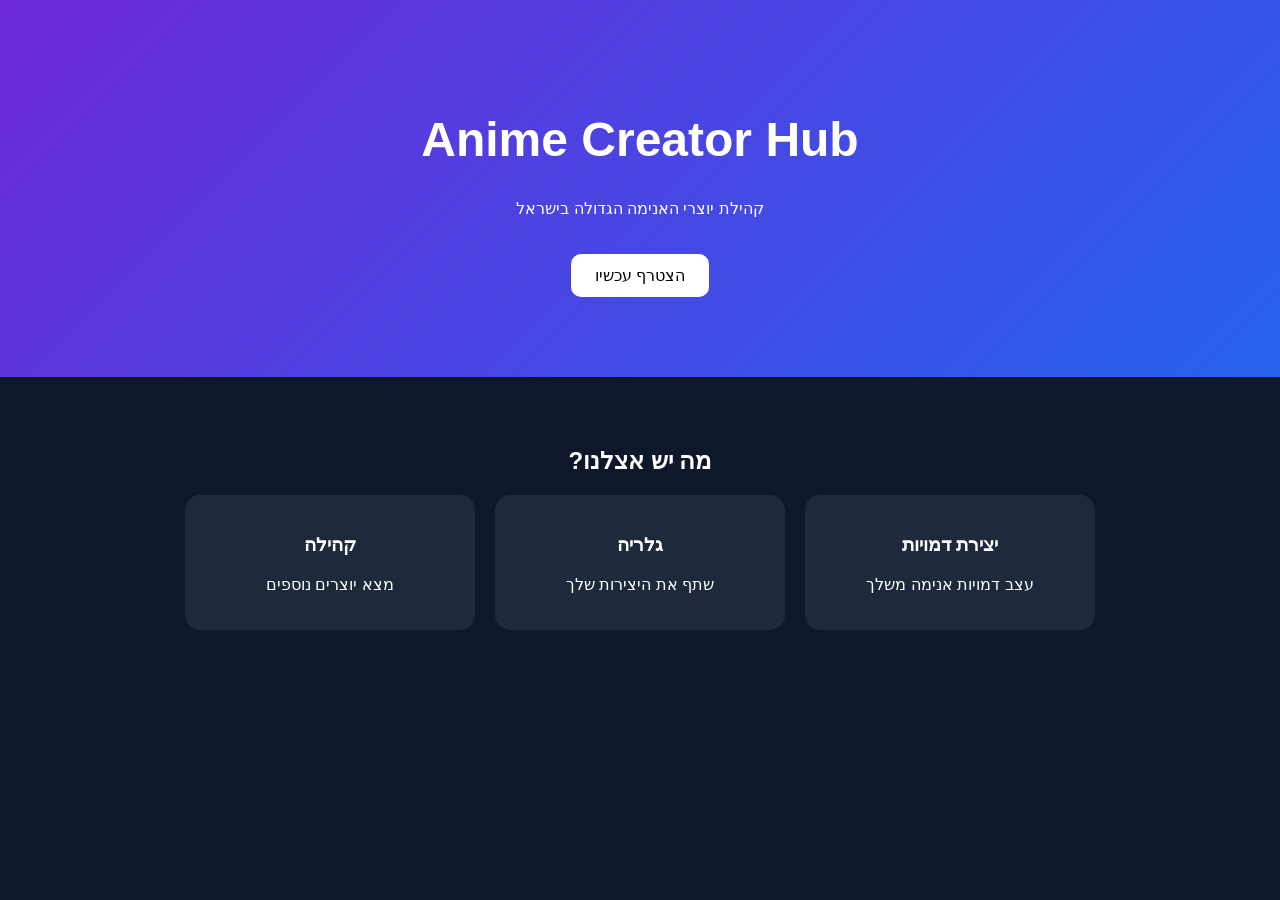
==== index.html @ 7c725d31 "Add initial HTML structure for Anime Creator Hub" ====
<!DOCTYPE html>
<html lang="he" dir="rtl">
<head>
    <meta charset="UTF-8">
    <meta name="viewport" content="width=device-width, initial-scale=1.0">
    <title>Anime Creator Hub</title>

    <style>
        body{
            margin:0;
            font-family:Arial, sans-serif;
            background:#0f172a;
            color:white;
        }

        header{
            text-align:center;
            padding:80px 20px;
            background:linear-gradient(135deg,#6d28d9,#2563eb);
        }

        h1{
            font-size:3rem;
        }

        .btn{
            display:inline-block;
            margin-top:20px;
            padding:12px 24px;
            background:white;
            color:black;
            text-decoration:none;
            border-radius:10px;
        }

        .section{
            padding:50px 20px;
            text-align:center;
        }

        .cards{
            display:flex;
            gap:20px;
            justify-content:center;
            flex-wrap:wrap;
        }

        .card{
            width:250px;
            background:#1e293b;
            padding:20px;
            border-radius:15px;
        }
    </style>
</head>

<body>

<header>
    <h1>Anime Creator Hub</h1>
    <p>קהילת יוצרי האנימה הגדולה בישראל</p>
    <a href="#" class="btn">הצטרף עכשיו</a>
</header>

<section class="section">
    <h2>מה יש אצלנו?</h2>

    <div class="cards">
        <div class="card">
            <h3>יצירת דמויות</h3>
            <p>עצב דמויות אנימה משלך</p>
        </div>

        <div class="card">
            <h3>גלריה</h3>
            <p>שתף את היצירות שלך</p>
        </div>

        <div class="card">
            <h3>קהילה</h3>
            <p>מצא יוצרים נוספים</p>
        </div>
    </div>
</section>

</body>
</html>
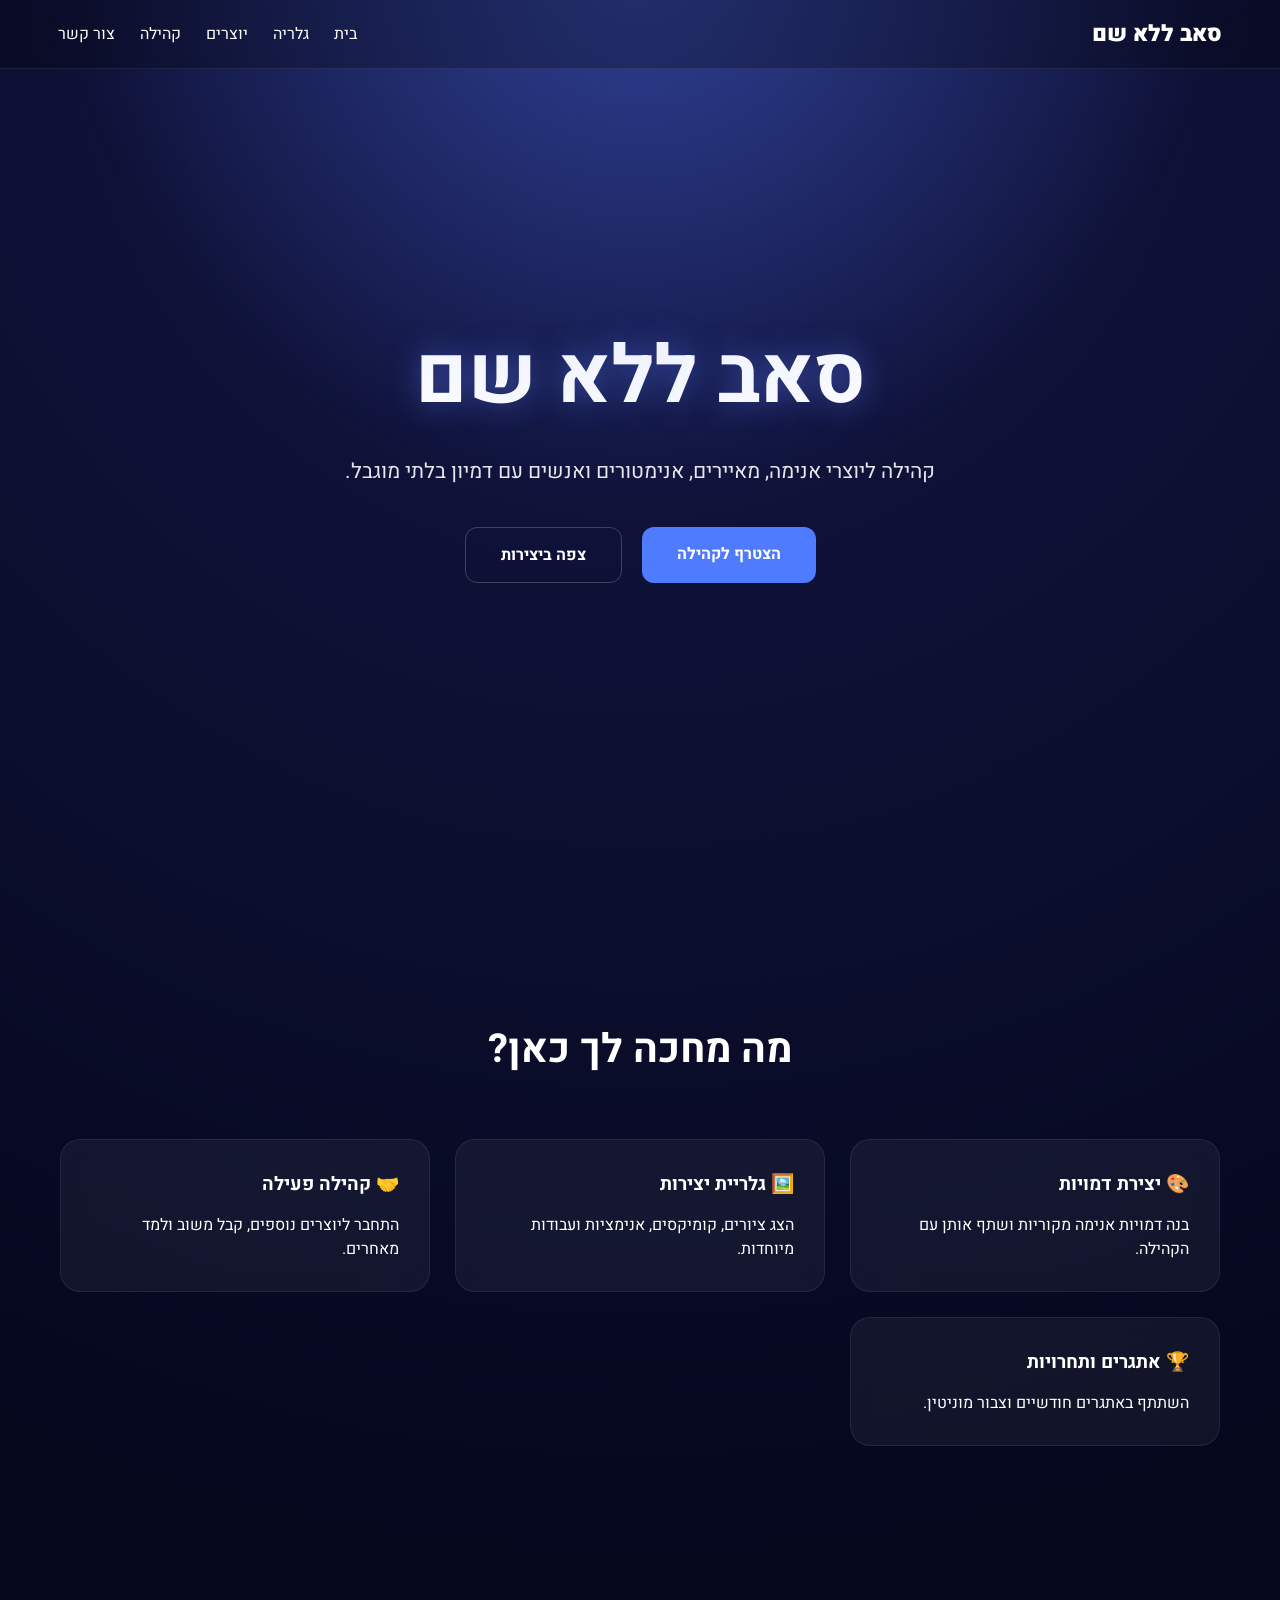
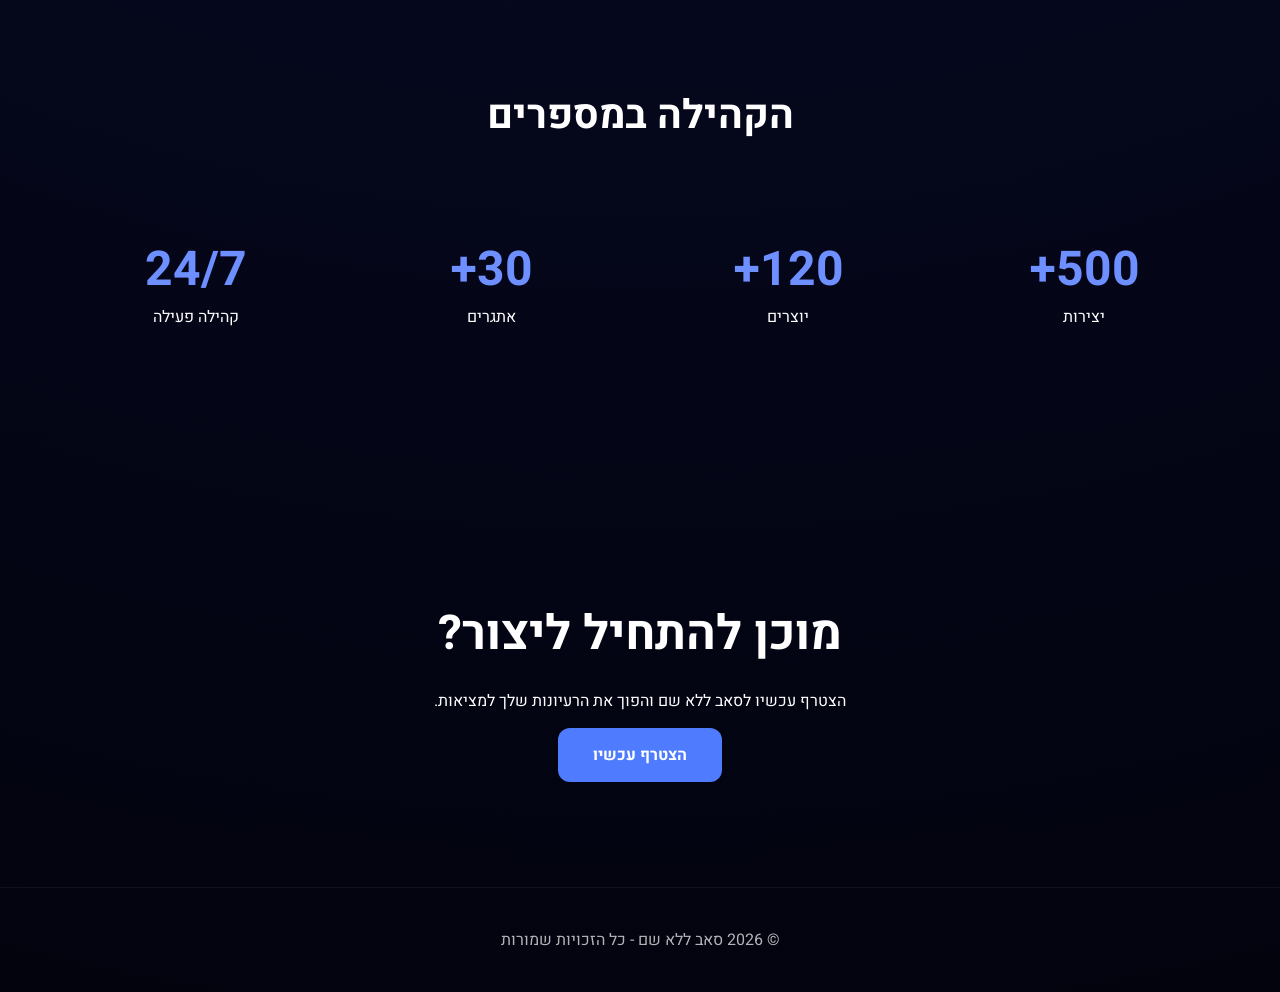
==== commit b4c0cffb: "Revamp index.html with new layout and styles" ====
--- a/index.html
+++ b/index.html
@@ -1,87 +1,367 @@
 <!DOCTYPE html>
 <html lang="he" dir="rtl">
 <head>
-    <meta charset="UTF-8">
-    <meta name="viewport" content="width=device-width, initial-scale=1.0">
-    <title>Anime Creator Hub</title>
-
-    <style>
-        body{
-            margin:0;
-            font-family:Arial, sans-serif;
-            background:#0f172a;
-            color:white;
-        }
-
-        header{
-            text-align:center;
-            padding:80px 20px;
-            background:linear-gradient(135deg,#6d28d9,#2563eb);
-        }
-
-        h1{
-            font-size:3rem;
-        }
-
-        .btn{
-            display:inline-block;
-            margin-top:20px;
-            padding:12px 24px;
-            background:white;
-            color:black;
-            text-decoration:none;
-            border-radius:10px;
-        }
-
-        .section{
-            padding:50px 20px;
-            text-align:center;
-        }
-
-        .cards{
-            display:flex;
-            gap:20px;
-            justify-content:center;
-            flex-wrap:wrap;
-        }
-
-        .card{
-            width:250px;
-            background:#1e293b;
-            padding:20px;
-            border-radius:15px;
-        }
-    </style>
+<meta charset="UTF-8">
+<meta name="viewport" content="width=device-width, initial-scale=1.0">
+
+<title>סאב ללא שם</title>
+
+<link href="https://fonts.googleapis.com/css2?family=Heebo:wght@300;400;500;700;900&display=swap" rel="stylesheet">
+
+<style>
+
+*{
+    margin:0;
+    padding:0;
+    box-sizing:border-box;
+}
+
+body{
+    font-family:'Heebo',sans-serif;
+    color:white;
+    overflow-x:hidden;
+
+    background:
+    radial-gradient(circle at top center,
+    #1b245f 0%,
+    #0f1238 20%,
+    #06081f 55%,
+    #02030d 100%);
+}
+
+/* רקע זוהר */
+
+body::before{
+    content:'';
+    position:fixed;
+    inset:0;
+    background:
+    radial-gradient(circle at 50% -10%,
+    rgba(90,120,255,.35),
+    transparent 50%);
+    pointer-events:none;
+    animation: glow 8s ease-in-out infinite;
+}
+
+@keyframes glow{
+    0%,100%{
+        opacity:.6;
+    }
+    50%{
+        opacity:1;
+    }
+}
+
+/* ניווט */
+
+nav{
+    position:fixed;
+    top:0;
+    width:100%;
+    backdrop-filter:blur(20px);
+    background:rgba(0,0,0,.25);
+    border-bottom:1px solid rgba(255,255,255,.08);
+    z-index:999;
+}
+
+.nav-container{
+    max-width:1200px;
+    margin:auto;
+    display:flex;
+    justify-content:space-between;
+    align-items:center;
+    padding:18px;
+}
+
+.logo{
+    font-size:1.4rem;
+    font-weight:900;
+}
+
+.menu{
+    display:flex;
+    gap:25px;
+}
+
+.menu a{
+    color:white;
+    text-decoration:none;
+    transition:.3s;
+}
+
+.menu a:hover{
+    color:#6d8fff;
+}
+
+/* Hero */
+
+.hero{
+    min-height:100vh;
+    display:flex;
+    justify-content:center;
+    align-items:center;
+    text-align:center;
+    padding:100px 20px;
+}
+
+.hero-content{
+    max-width:900px;
+}
+
+.hero h1{
+    font-size:5rem;
+    margin-bottom:20px;
+    text-shadow:0 0 30px rgba(100,130,255,.5);
+}
+
+.hero p{
+    font-size:1.3rem;
+    opacity:.9;
+    margin-bottom:40px;
+}
+
+.buttons{
+    display:flex;
+    justify-content:center;
+    gap:20px;
+    flex-wrap:wrap;
+}
+
+.btn{
+    padding:15px 35px;
+    border-radius:12px;
+    text-decoration:none;
+    transition:.3s;
+    font-weight:700;
+}
+
+.primary{
+    background:#4f7cff;
+    color:white;
+}
+
+.primary:hover{
+    transform:translateY(-4px);
+    box-shadow:0 10px 30px rgba(79,124,255,.4);
+}
+
+.secondary{
+    border:1px solid rgba(255,255,255,.2);
+    color:white;
+}
+
+.secondary:hover{
+    background:rgba(255,255,255,.08);
+}
+
+/* Sections */
+
+section{
+    max-width:1200px;
+    margin:auto;
+    padding:120px 20px;
+}
+
+.section-title{
+    text-align:center;
+    font-size:2.5rem;
+    margin-bottom:60px;
+}
+
+/* Cards */
+
+.cards{
+    display:grid;
+    grid-template-columns:repeat(auto-fit,minmax(280px,1fr));
+    gap:25px;
+}
+
+.card{
+    background:rgba(255,255,255,.05);
+    border:1px solid rgba(255,255,255,.08);
+    backdrop-filter:blur(10px);
+    padding:30px;
+    border-radius:20px;
+    transition:.35s;
+}
+
+.card:hover{
+    transform:translateY(-10px);
+    border-color:#4f7cff;
+}
+
+.card h3{
+    margin-bottom:15px;
+}
+
+/* Stats */
+
+.stats{
+    display:grid;
+    grid-template-columns:repeat(auto-fit,minmax(200px,1fr));
+    gap:25px;
+}
+
+.stat{
+    text-align:center;
+    padding:30px;
+}
+
+.stat h2{
+    font-size:3rem;
+    color:#6d8fff;
+}
+
+/* CTA */
+
+.cta{
+    text-align:center;
+    padding:120px 20px;
+}
+
+.cta h2{
+    font-size:3rem;
+    margin-bottom:20px;
+}
+
+footer{
+    border-top:1px solid rgba(255,255,255,.08);
+    text-align:center;
+    padding:40px;
+    opacity:.7;
+}
+
+/* אנימציית כניסה */
+
+.fade{
+    animation:fadeUp 1s ease;
+}
+
+@keyframes fadeUp{
+    from{
+        opacity:0;
+        transform:translateY(40px);
+    }
+
+    to{
+        opacity:1;
+        transform:translateY(0);
+    }
+}
+
+</style>
 </head>
 
 <body>
 
-<header>
-    <h1>Anime Creator Hub</h1>
-    <p>קהילת יוצרי האנימה הגדולה בישראל</p>
-    <a href="#" class="btn">הצטרף עכשיו</a>
-</header>
-
-<section class="section">
-    <h2>מה יש אצלנו?</h2>
-
-    <div class="cards">
-        <div class="card">
-            <h3>יצירת דמויות</h3>
-            <p>עצב דמויות אנימה משלך</p>
-        </div>
-
-        <div class="card">
-            <h3>גלריה</h3>
-            <p>שתף את היצירות שלך</p>
-        </div>
-
-        <div class="card">
-            <h3>קהילה</h3>
-            <p>מצא יוצרים נוספים</p>
-        </div>
+<nav>
+    <div class="nav-container">
+        <div class="logo">סאב ללא שם</div>
+
+        <div class="menu">
+            <a href="#">בית</a>
+            <a href="#">גלריה</a>
+            <a href="#">יוצרים</a>
+            <a href="#">קהילה</a>
+            <a href="#">צור קשר</a>
+        </div>
+    </div>
+</nav>
+
+<section class="hero">
+    <div class="hero-content fade">
+
+        <h1>סאב ללא שם</h1>
+
+        <p>
+            קהילה ליוצרי אנימה, מאיירים, אנימטורים ואנשים עם דמיון בלתי מוגבל.
+        </p>
+
+        <div class="buttons">
+            <a href="#" class="btn primary">הצטרף לקהילה</a>
+            <a href="#" class="btn secondary">צפה ביצירות</a>
+        </div>
+
     </div>
 </section>
 
+<section>
+
+    <h2 class="section-title">מה מחכה לך כאן?</h2>
+
+    <div class="cards">
+
+        <div class="card">
+            <h3>🎨 יצירת דמויות</h3>
+            <p>בנה דמויות אנימה מקוריות ושתף אותן עם הקהילה.</p>
+        </div>
+
+        <div class="card">
+            <h3>🖼️ גלריית יצירות</h3>
+            <p>הצג ציורים, קומיקסים, אנימציות ועבודות מיוחדות.</p>
+        </div>
+
+        <div class="card">
+            <h3>🤝 קהילה פעילה</h3>
+            <p>התחבר ליוצרים נוספים, קבל משוב ולמד מאחרים.</p>
+        </div>
+
+        <div class="card">
+            <h3>🏆 אתגרים ותחרויות</h3>
+            <p>השתתף באתגרים חודשיים וצבור מוניטין.</p>
+        </div>
+
+    </div>
+
+</section>
+
+<section>
+
+    <h2 class="section-title">הקהילה במספרים</h2>
+
+    <div class="stats">
+
+        <div class="stat">
+            <h2>500+</h2>
+            <p>יצירות</p>
+        </div>
+
+        <div class="stat">
+            <h2>120+</h2>
+            <p>יוצרים</p>
+        </div>
+
+        <div class="stat">
+            <h2>30+</h2>
+            <p>אתגרים</p>
+        </div>
+
+        <div class="stat">
+            <h2>24/7</h2>
+            <p>קהילה פעילה</p>
+        </div>
+
+    </div>
+
+</section>
+
+<section class="cta">
+
+    <h2>מוכן להתחיל ליצור?</h2>
+
+    <p style="margin-bottom:30px;">
+        הצטרף עכשיו לסאב ללא שם והפוך את הרעיונות שלך למציאות.
+    </p>
+
+    <a href="#" class="btn primary">
+        הצטרף עכשיו
+    </a>
+
+</section>
+
+<footer>
+    © 2026 סאב ללא שם - כל הזכויות שמורות
+</footer>
+
 </body>
 </html>
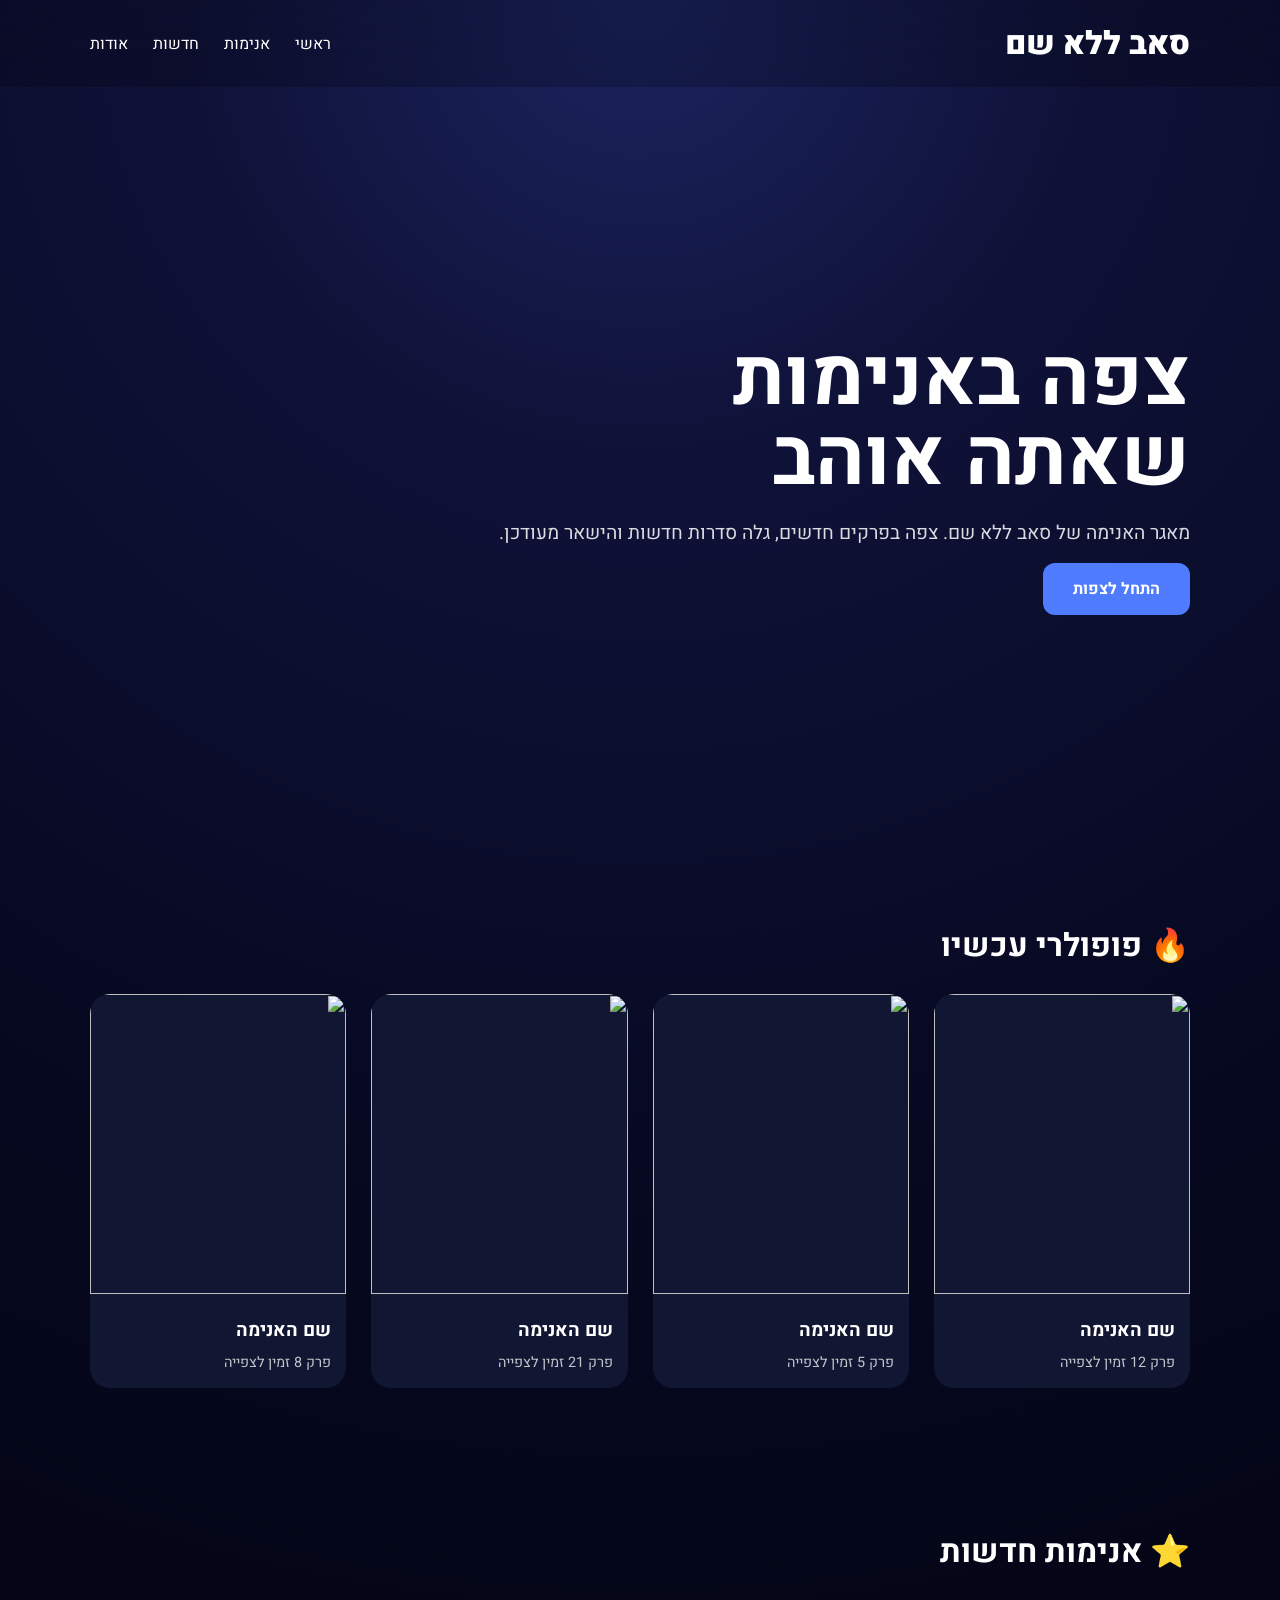
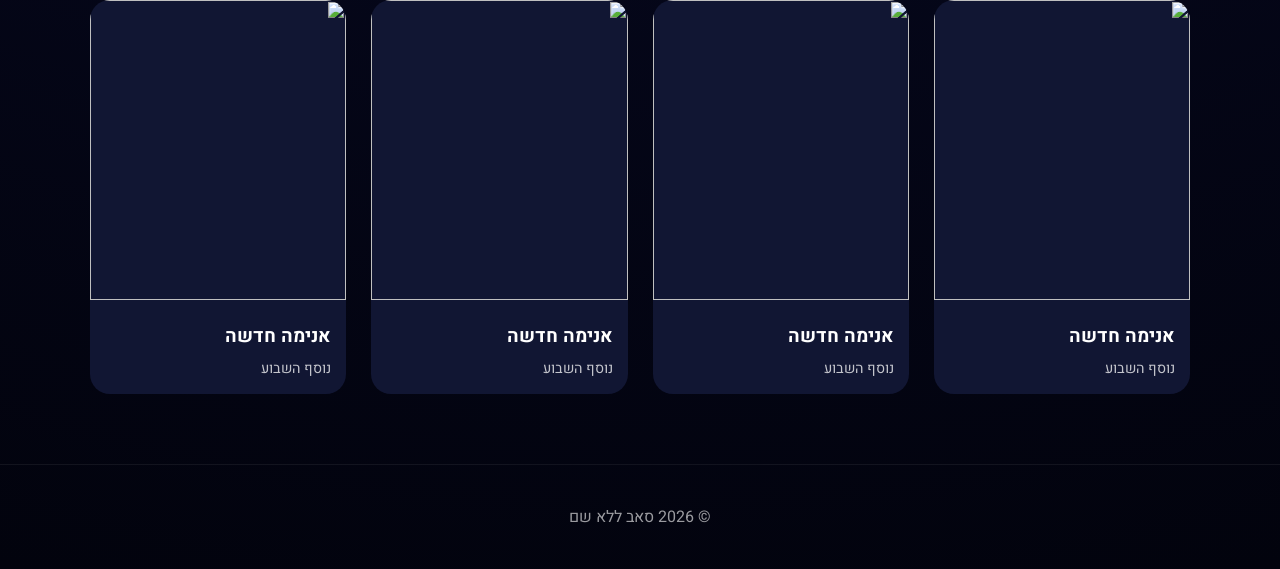
==== commit f97ed6d9: "Update index.html" ====
--- a/index.html
+++ b/index.html
@@ -11,242 +11,153 @@
 <style>
 
 *{
-    margin:0;
-    padding:0;
-    box-sizing:border-box;
+margin:0;
+padding:0;
+box-sizing:border-box;
+font-family:'Heebo',sans-serif;
 }
 
 body{
-    font-family:'Heebo',sans-serif;
-    color:white;
-    overflow-x:hidden;
-
-    background:
-    radial-gradient(circle at top center,
-    #1b245f 0%,
-    #0f1238 20%,
-    #06081f 55%,
-    #02030d 100%);
-}
-
-/* רקע זוהר */
-
-body::before{
-    content:'';
-    position:fixed;
-    inset:0;
-    background:
-    radial-gradient(circle at 50% -10%,
-    rgba(90,120,255,.35),
-    transparent 50%);
-    pointer-events:none;
-    animation: glow 8s ease-in-out infinite;
-}
-
-@keyframes glow{
-    0%,100%{
-        opacity:.6;
-    }
-    50%{
-        opacity:1;
-    }
-}
-
-/* ניווט */
+background:
+radial-gradient(circle at top center,
+#1b245f 0%,
+#0f1238 20%,
+#06081f 55%,
+#02030d 100%);
+color:white;
+min-height:100vh;
+}
 
 nav{
-    position:fixed;
-    top:0;
-    width:100%;
-    backdrop-filter:blur(20px);
-    background:rgba(0,0,0,.25);
-    border-bottom:1px solid rgba(255,255,255,.08);
-    z-index:999;
-}
-
-.nav-container{
-    max-width:1200px;
-    margin:auto;
-    display:flex;
-    justify-content:space-between;
-    align-items:center;
-    padding:18px;
+display:flex;
+justify-content:space-between;
+align-items:center;
+padding:20px 7%;
+position:sticky;
+top:0;
+backdrop-filter:blur(20px);
+background:rgba(0,0,0,.2);
+z-index:999;
 }
 
 .logo{
-    font-size:1.4rem;
-    font-weight:900;
-}
-
-.menu{
-    display:flex;
-    gap:25px;
-}
-
-.menu a{
-    color:white;
-    text-decoration:none;
-    transition:.3s;
-}
-
-.menu a:hover{
-    color:#6d8fff;
-}
-
-/* Hero */
+font-size:2rem;
+font-weight:900;
+}
+
+.nav-links{
+display:flex;
+gap:25px;
+}
+
+.nav-links a{
+color:white;
+text-decoration:none;
+transition:.3s;
+}
+
+.nav-links a:hover{
+color:#7ea0ff;
+}
 
 .hero{
-    min-height:100vh;
-    display:flex;
-    justify-content:center;
-    align-items:center;
-    text-align:center;
-    padding:100px 20px;
+height:85vh;
+display:flex;
+align-items:center;
+padding:0 7%;
 }
 
 .hero-content{
-    max-width:900px;
+max-width:700px;
 }
 
 .hero h1{
-    font-size:5rem;
-    margin-bottom:20px;
-    text-shadow:0 0 30px rgba(100,130,255,.5);
+font-size:5rem;
+margin-bottom:20px;
+line-height:1;
 }
 
 .hero p{
-    font-size:1.3rem;
-    opacity:.9;
-    margin-bottom:40px;
-}
-
-.buttons{
-    display:flex;
-    justify-content:center;
-    gap:20px;
-    flex-wrap:wrap;
+font-size:1.2rem;
+opacity:.85;
+margin-bottom:30px;
 }
 
 .btn{
-    padding:15px 35px;
-    border-radius:12px;
-    text-decoration:none;
-    transition:.3s;
-    font-weight:700;
-}
-
-.primary{
-    background:#4f7cff;
-    color:white;
-}
-
-.primary:hover{
-    transform:translateY(-4px);
-    box-shadow:0 10px 30px rgba(79,124,255,.4);
-}
-
-.secondary{
-    border:1px solid rgba(255,255,255,.2);
-    color:white;
-}
-
-.secondary:hover{
-    background:rgba(255,255,255,.08);
-}
-
-/* Sections */
+padding:14px 30px;
+border-radius:12px;
+border:none;
+cursor:pointer;
+font-size:1rem;
+font-weight:700;
+background:#4f7cff;
+color:white;
+text-decoration:none;
+transition:.3s;
+}
+
+.btn:hover{
+transform:translateY(-4px);
+box-shadow:0 0 25px rgba(79,124,255,.6);
+}
 
 section{
-    max-width:1200px;
-    margin:auto;
-    padding:120px 20px;
+padding:70px 7%;
 }
 
 .section-title{
-    text-align:center;
-    font-size:2.5rem;
-    margin-bottom:60px;
-}
-
-/* Cards */
-
-.cards{
-    display:grid;
-    grid-template-columns:repeat(auto-fit,minmax(280px,1fr));
-    gap:25px;
+font-size:2rem;
+margin-bottom:25px;
+}
+
+.anime-grid{
+display:grid;
+grid-template-columns:repeat(auto-fit,minmax(220px,1fr));
+gap:25px;
+}
+
+.card-link{
+text-decoration:none;
+color:white;
 }
 
 .card{
-    background:rgba(255,255,255,.05);
-    border:1px solid rgba(255,255,255,.08);
-    backdrop-filter:blur(10px);
-    padding:30px;
-    border-radius:20px;
-    transition:.35s;
+background:#111633;
+border-radius:20px;
+overflow:hidden;
+transition:.3s;
+cursor:pointer;
 }
 
 .card:hover{
-    transform:translateY(-10px);
-    border-color:#4f7cff;
+transform:translateY(-8px);
+box-shadow:0 0 25px rgba(79,124,255,.4);
+}
+
+.card img{
+width:100%;
+height:300px;
+object-fit:cover;
+}
+
+.card-content{
+padding:15px;
 }
 
 .card h3{
-    margin-bottom:15px;
-}
-
-/* Stats */
-
-.stats{
-    display:grid;
-    grid-template-columns:repeat(auto-fit,minmax(200px,1fr));
-    gap:25px;
-}
-
-.stat{
-    text-align:center;
-    padding:30px;
-}
-
-.stat h2{
-    font-size:3rem;
-    color:#6d8fff;
-}
-
-/* CTA */
-
-.cta{
-    text-align:center;
-    padding:120px 20px;
-}
-
-.cta h2{
-    font-size:3rem;
-    margin-bottom:20px;
+margin-bottom:8px;
+}
+
+.card p{
+opacity:.75;
+font-size:.9rem;
 }
 
 footer{
-    border-top:1px solid rgba(255,255,255,.08);
-    text-align:center;
-    padding:40px;
-    opacity:.7;
-}
-
-/* אנימציית כניסה */
-
-.fade{
-    animation:fadeUp 1s ease;
-}
-
-@keyframes fadeUp{
-    from{
-        opacity:0;
-        transform:translateY(40px);
-    }
-
-    to{
-        opacity:1;
-        transform:translateY(0);
-    }
+padding:40px;
+text-align:center;
+opacity:.6;
+border-top:1px solid rgba(255,255,255,.1);
 }
 
 </style>
@@ -255,112 +166,140 @@
 <body>
 
 <nav>
-    <div class="nav-container">
-        <div class="logo">סאב ללא שם</div>
-
-        <div class="menu">
-            <a href="#">בית</a>
-            <a href="#">גלריה</a>
-            <a href="#">יוצרים</a>
-            <a href="#">קהילה</a>
-            <a href="#">צור קשר</a>
-        </div>
-    </div>
+
+<div class="logo">סאב ללא שם</div>
+
+<div class="nav-links">
+<a href="index.html">ראשי</a>
+<a href="#">אנימות</a>
+<a href="#">חדשות</a>
+<a href="#">אודות</a>
+</div>
+
 </nav>
 
-<section class="hero">
-    <div class="hero-content fade">
-
-        <h1>סאב ללא שם</h1>
-
-        <p>
-            קהילה ליוצרי אנימה, מאיירים, אנימטורים ואנשים עם דמיון בלתי מוגבל.
-        </p>
-
-        <div class="buttons">
-            <a href="#" class="btn primary">הצטרף לקהילה</a>
-            <a href="#" class="btn secondary">צפה ביצירות</a>
-        </div>
-
-    </div>
+<header class="hero">
+
+<div class="hero-content">
+
+<h1>צפה באנימות שאתה אוהב</h1>
+
+<p>
+מאגר האנימה של סאב ללא שם.
+צפה בפרקים חדשים, גלה סדרות חדשות
+והישאר מעודכן.
+</p>
+
+<a href="#popular" class="btn">
+התחל לצפות
+</a>
+
+</div>
+
+</header>
+
+<section id="popular">
+
+<h2 class="section-title">🔥 פופולרי עכשיו</h2>
+
+<div class="anime-grid">
+
+<a href="anime.html" class="card-link">
+<div class="card">
+<img src="https://picsum.photos/400/600?1">
+<div class="card-content">
+<h3>שם האנימה</h3>
+<p>פרק 12 זמין לצפייה</p>
+</div>
+</div>
+</a>
+
+<a href="anime.html" class="card-link">
+<div class="card">
+<img src="https://picsum.photos/400/600?2">
+<div class="card-content">
+<h3>שם האנימה</h3>
+<p>פרק 5 זמין לצפייה</p>
+</div>
+</div>
+</a>
+
+<a href="anime.html" class="card-link">
+<div class="card">
+<img src="https://picsum.photos/400/600?3">
+<div class="card-content">
+<h3>שם האנימה</h3>
+<p>פרק 21 זמין לצפייה</p>
+</div>
+</div>
+</a>
+
+<a href="anime.html" class="card-link">
+<div class="card">
+<img src="https://picsum.photos/400/600?4">
+<div class="card-content">
+<h3>שם האנימה</h3>
+<p>פרק 8 זמין לצפייה</p>
+</div>
+</div>
+</a>
+
+</div>
+
 </section>
 
 <section>
 
-    <h2 class="section-title">מה מחכה לך כאן?</h2>
-
-    <div class="cards">
-
-        <div class="card">
-            <h3>🎨 יצירת דמויות</h3>
-            <p>בנה דמויות אנימה מקוריות ושתף אותן עם הקהילה.</p>
-        </div>
-
-        <div class="card">
-            <h3>🖼️ גלריית יצירות</h3>
-            <p>הצג ציורים, קומיקסים, אנימציות ועבודות מיוחדות.</p>
-        </div>
-
-        <div class="card">
-            <h3>🤝 קהילה פעילה</h3>
-            <p>התחבר ליוצרים נוספים, קבל משוב ולמד מאחרים.</p>
-        </div>
-
-        <div class="card">
-            <h3>🏆 אתגרים ותחרויות</h3>
-            <p>השתתף באתגרים חודשיים וצבור מוניטין.</p>
-        </div>
-
-    </div>
+<h2 class="section-title">⭐ אנימות חדשות</h2>
+
+<div class="anime-grid">
+
+<a href="anime.html" class="card-link">
+<div class="card">
+<img src="https://picsum.photos/400/600?5">
+<div class="card-content">
+<h3>אנימה חדשה</h3>
+<p>נוסף השבוע</p>
+</div>
+</div>
+</a>
+
+<a href="anime.html" class="card-link">
+<div class="card">
+<img src="https://picsum.photos/400/600?6">
+<div class="card-content">
+<h3>אנימה חדשה</h3>
+<p>נוסף השבוע</p>
+</div>
+</div>
+</a>
+
+<a href="anime.html" class="card-link">
+<div class="card">
+<img src="https://picsum.photos/400/600?7">
+<div class="card-content">
+<h3>אנימה חדשה</h3>
+<p>נוסף השבוע</p>
+</div>
+</div>
+</a>
+
+<a href="anime.html" class="card-link">
+<div class="card">
+<img src="https://picsum.photos/400/600?8">
+<div class="card-content">
+<h3>אנימה חדשה</h3>
+<p>נוסף השבוע</p>
+</div>
+</div>
+</a>
+
+</div>
 
 </section>
 
-<section>
-
-    <h2 class="section-title">הקהילה במספרים</h2>
-
-    <div class="stats">
-
-        <div class="stat">
-            <h2>500+</h2>
-            <p>יצירות</p>
-        </div>
-
-        <div class="stat">
-            <h2>120+</h2>
-            <p>יוצרים</p>
-        </div>
-
-        <div class="stat">
-            <h2>30+</h2>
-            <p>אתגרים</p>
-        </div>
-
-        <div class="stat">
-            <h2>24/7</h2>
-            <p>קהילה פעילה</p>
-        </div>
-
-    </div>
-
-</section>
-
-<section class="cta">
-
-    <h2>מוכן להתחיל ליצור?</h2>
-
-    <p style="margin-bottom:30px;">
-        הצטרף עכשיו לסאב ללא שם והפוך את הרעיונות שלך למציאות.
-    </p>
-
-    <a href="#" class="btn primary">
-        הצטרף עכשיו
-    </a>
-
-</section>
-
 <footer>
-    © 2026 סאב ללא שם - כל הזכויות שמורות
+© 2026 סאב ללא שם
 </footer>
 
 </body>
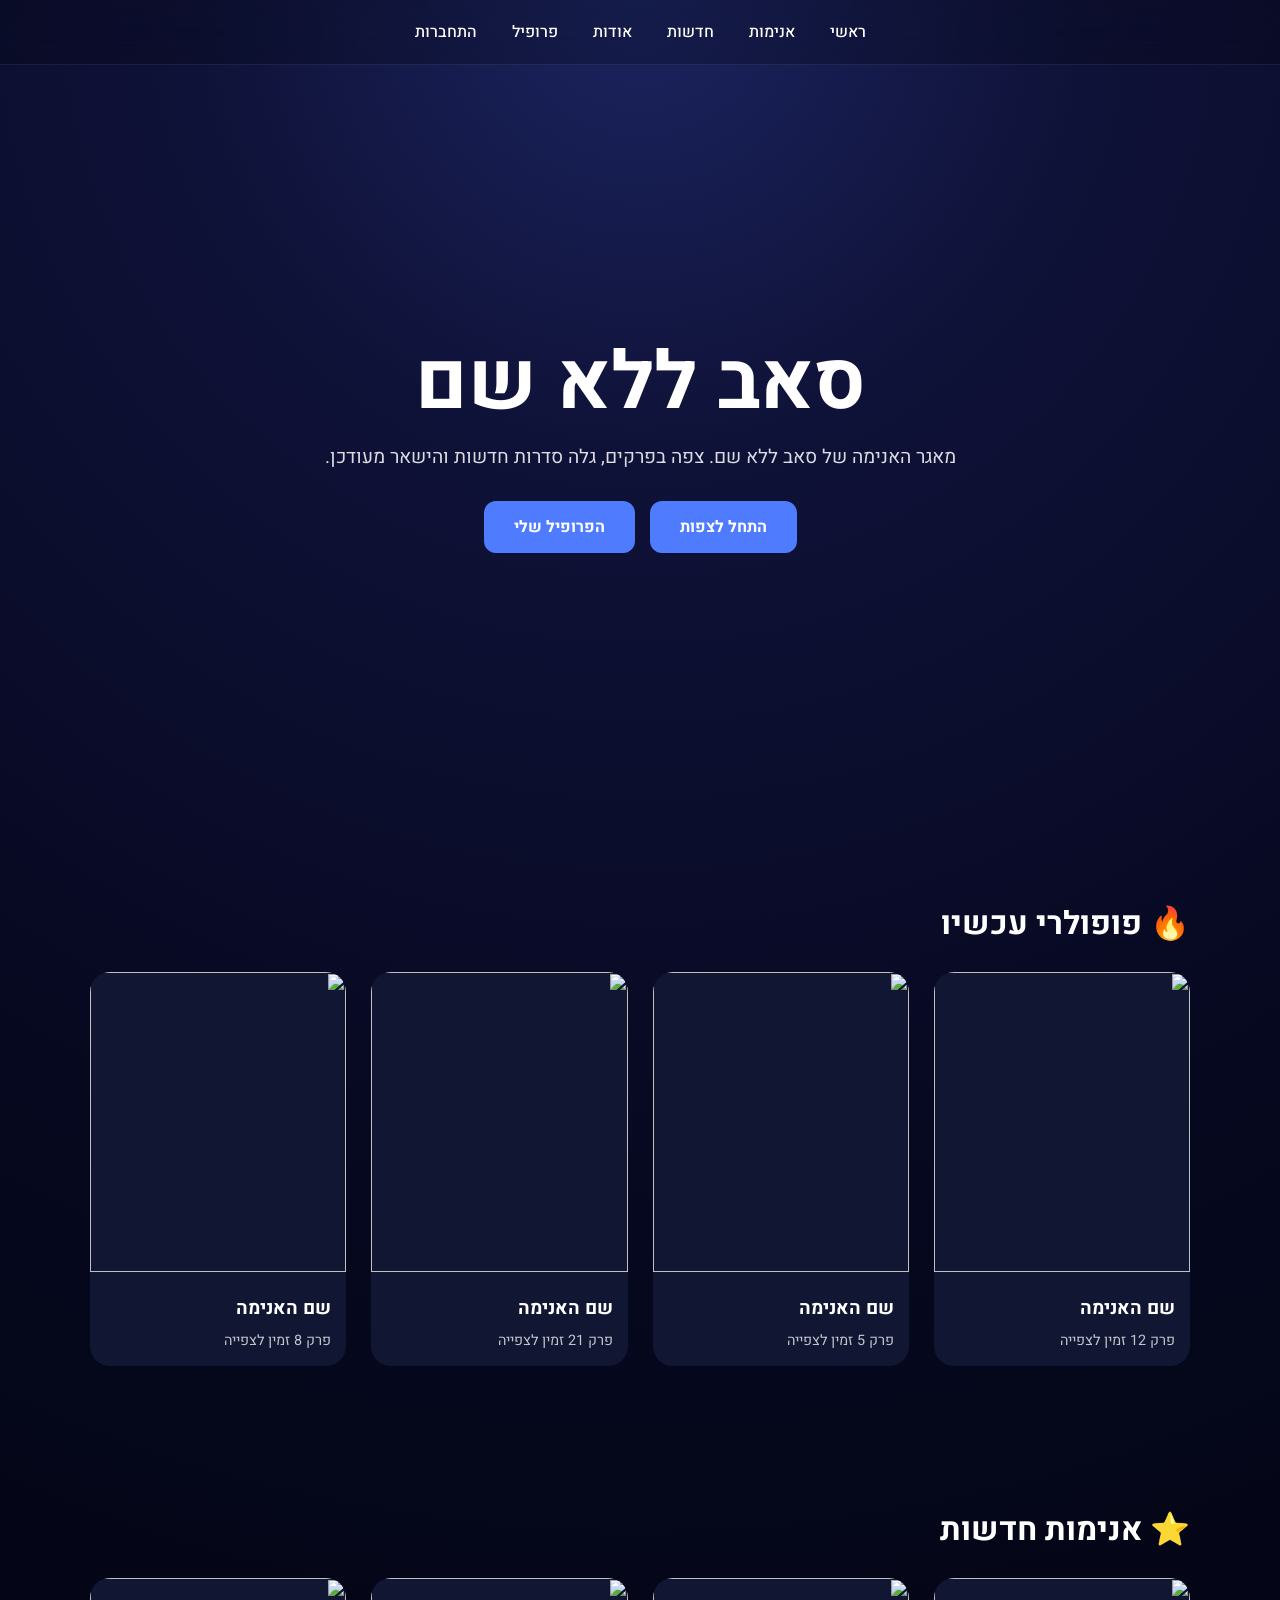
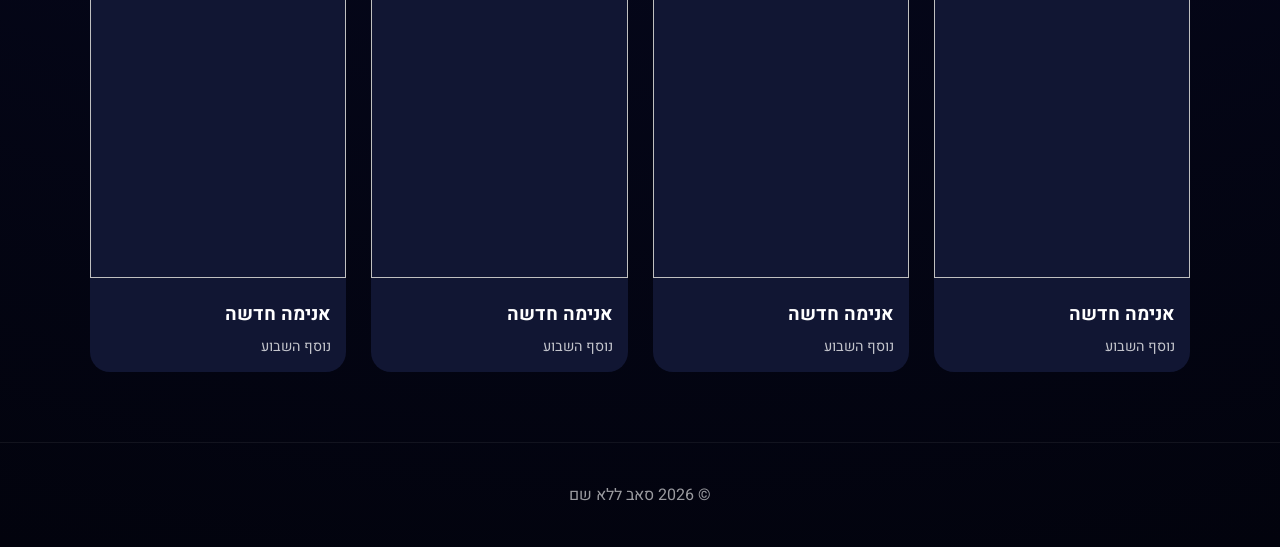
==== commit 71493e0b: "Update index.html" ====
--- a/index.html
+++ b/index.html
@@ -28,42 +28,46 @@
 min-height:100vh;
 }
 
+/* NAVBAR */
+
 nav{
 display:flex;
-justify-content:space-between;
+justify-content:center;
 align-items:center;
-padding:20px 7%;
+padding:20px;
 position:sticky;
 top:0;
 backdrop-filter:blur(20px);
 background:rgba(0,0,0,.2);
 z-index:999;
-}
-
-.logo{
-font-size:2rem;
-font-weight:900;
+border-bottom:1px solid rgba(255,255,255,.08);
 }
 
 .nav-links{
 display:flex;
-gap:25px;
+gap:35px;
+align-items:center;
 }
 
 .nav-links a{
 color:white;
 text-decoration:none;
 transition:.3s;
+font-weight:500;
 }
 
 .nav-links a:hover{
 color:#7ea0ff;
 }
+
+/* HERO */
 
 .hero{
 height:85vh;
 display:flex;
 align-items:center;
+justify-content:center;
+text-align:center;
 padding:0 7%;
 }
 
@@ -81,6 +85,13 @@
 font-size:1.2rem;
 opacity:.85;
 margin-bottom:30px;
+}
+
+.buttons{
+display:flex;
+justify-content:center;
+gap:15px;
+flex-wrap:wrap;
 }
 
 .btn{
@@ -101,6 +112,8 @@
 box-shadow:0 0 25px rgba(79,124,255,.6);
 }
 
+/* SECTIONS */
+
 section{
 padding:70px 7%;
 }
@@ -109,6 +122,8 @@
 font-size:2rem;
 margin-bottom:25px;
 }
+
+/* GRID */
 
 .anime-grid{
 display:grid;
@@ -153,6 +168,8 @@
 font-size:.9rem;
 }
 
+/* FOOTER */
+
 footer{
 padding:40px;
 text-align:center;
@@ -167,13 +184,13 @@
 
 <nav>
 
-<div class="logo">סאב ללא שם</div>
-
 <div class="nav-links">
 <a href="index.html">ראשי</a>
 <a href="#">אנימות</a>
 <a href="#">חדשות</a>
 <a href="#">אודות</a>
+<a href="profile.html">פרופיל</a>
+<a href="login.html">התחברות</a>
 </div>
 
 </nav>
@@ -182,17 +199,25 @@
 
 <div class="hero-content">
 
-<h1>צפה באנימות שאתה אוהב</h1>
+<h1>סאב ללא שם</h1>
 
 <p>
 מאגר האנימה של סאב ללא שם.
-צפה בפרקים חדשים, גלה סדרות חדשות
+צפה בפרקים, גלה סדרות חדשות
 והישאר מעודכן.
 </p>
 
+<div class="buttons">
+
 <a href="#popular" class="btn">
 התחל לצפות
 </a>
+
+<a href="profile.html" class="btn">
+הפרופיל שלי
+</a>
+
+</div>
 
 </div>
 
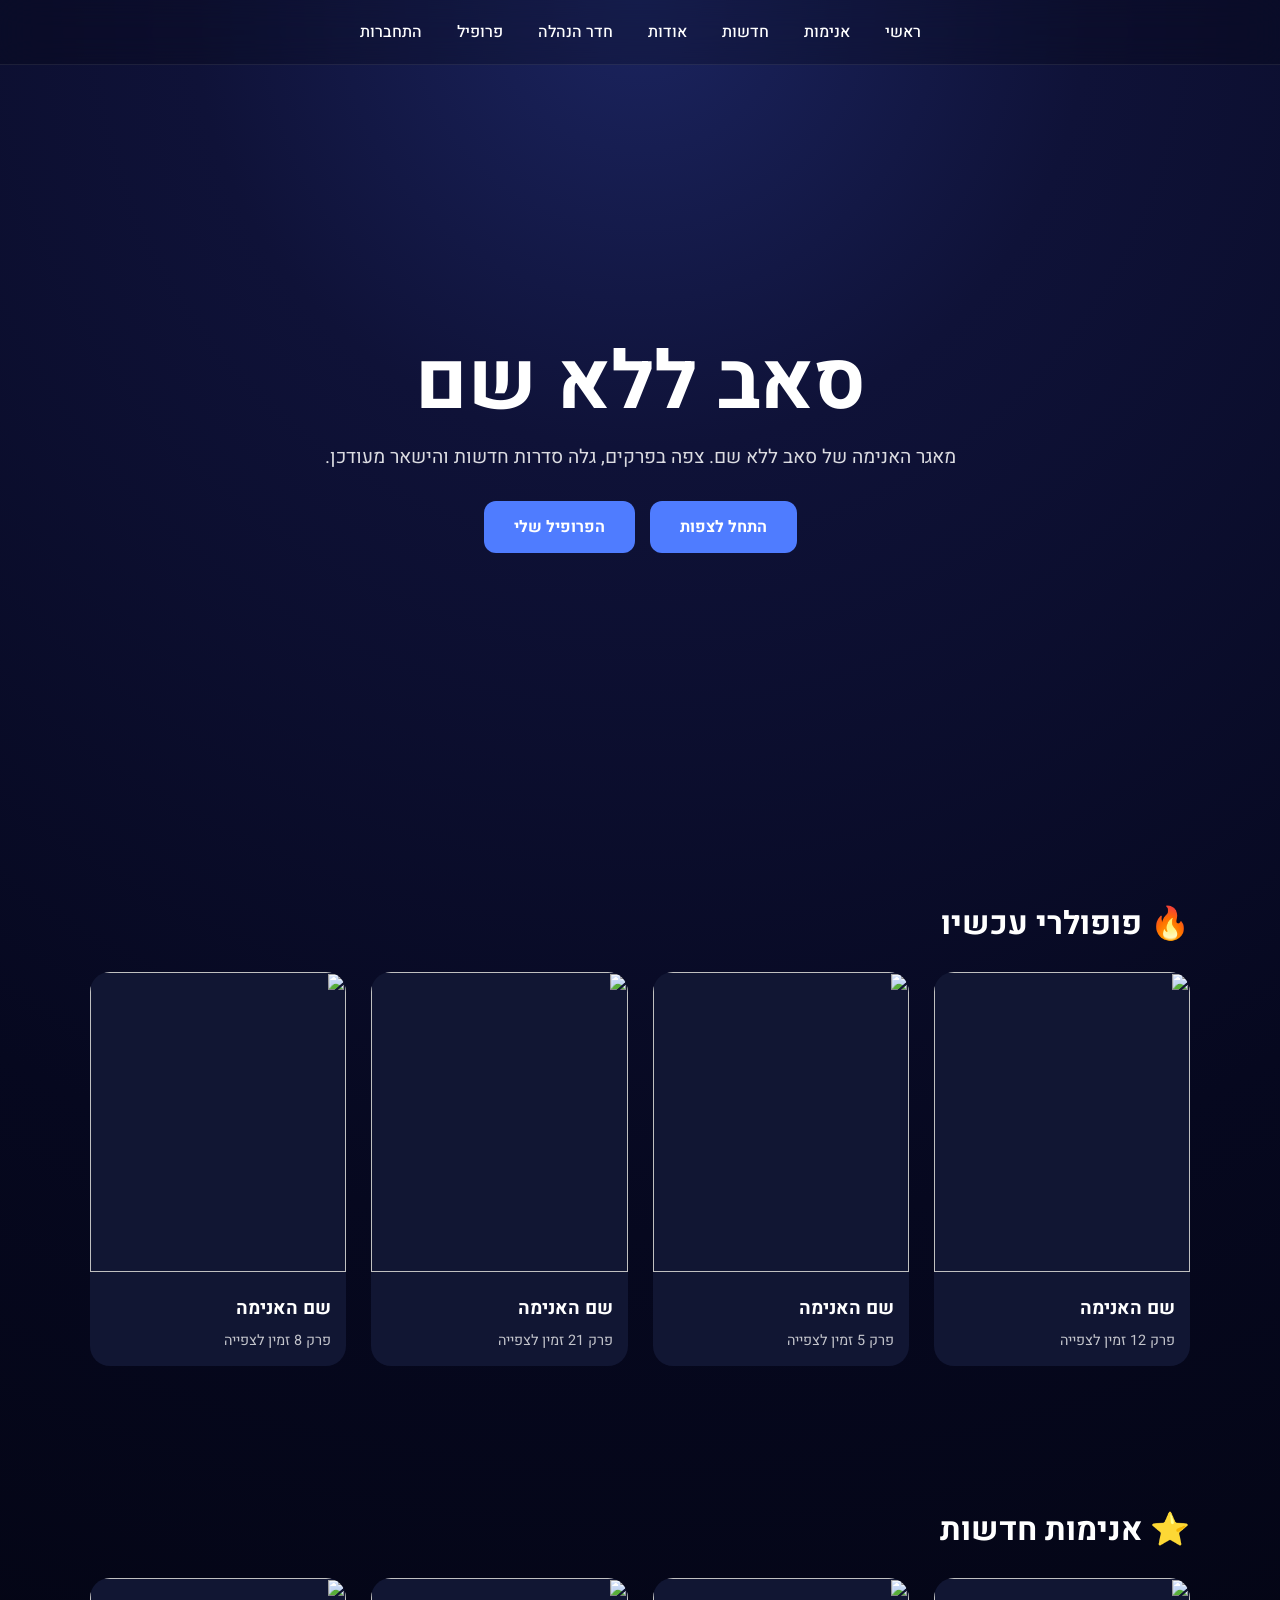
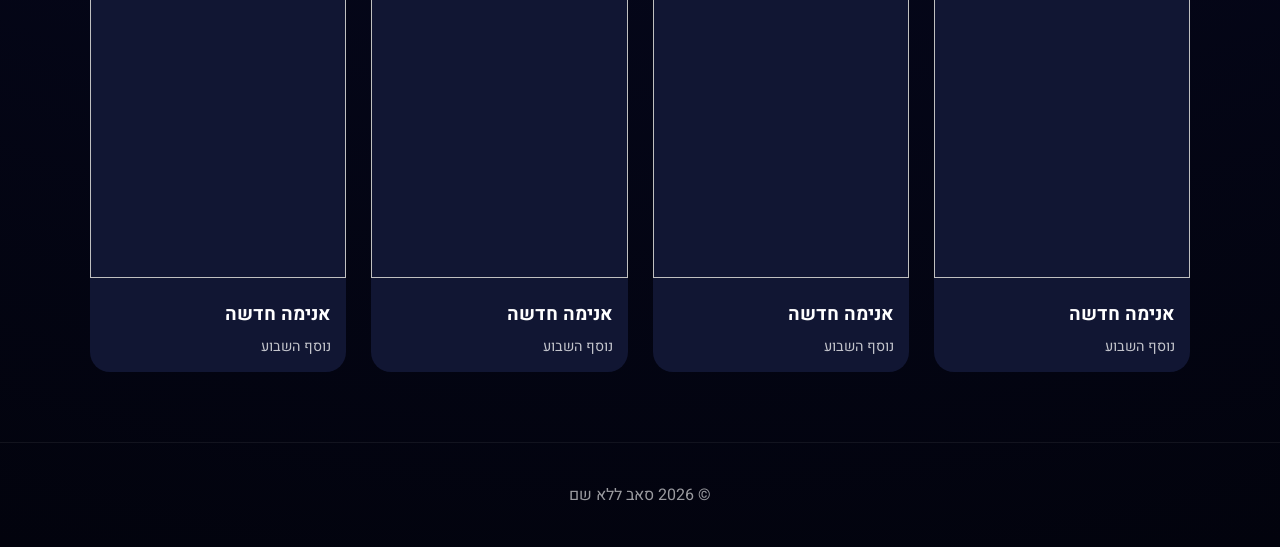
==== commit fb18405a: "Update index.html" ====
--- a/index.html
+++ b/index.html
@@ -189,6 +189,7 @@
 <a href="#">אנימות</a>
 <a href="#">חדשות</a>
 <a href="#">אודות</a>
+<a href="admin.html">חדר הנהלה</a>
 <a href="profile.html">פרופיל</a>
 <a href="login.html">התחברות</a>
 </div>
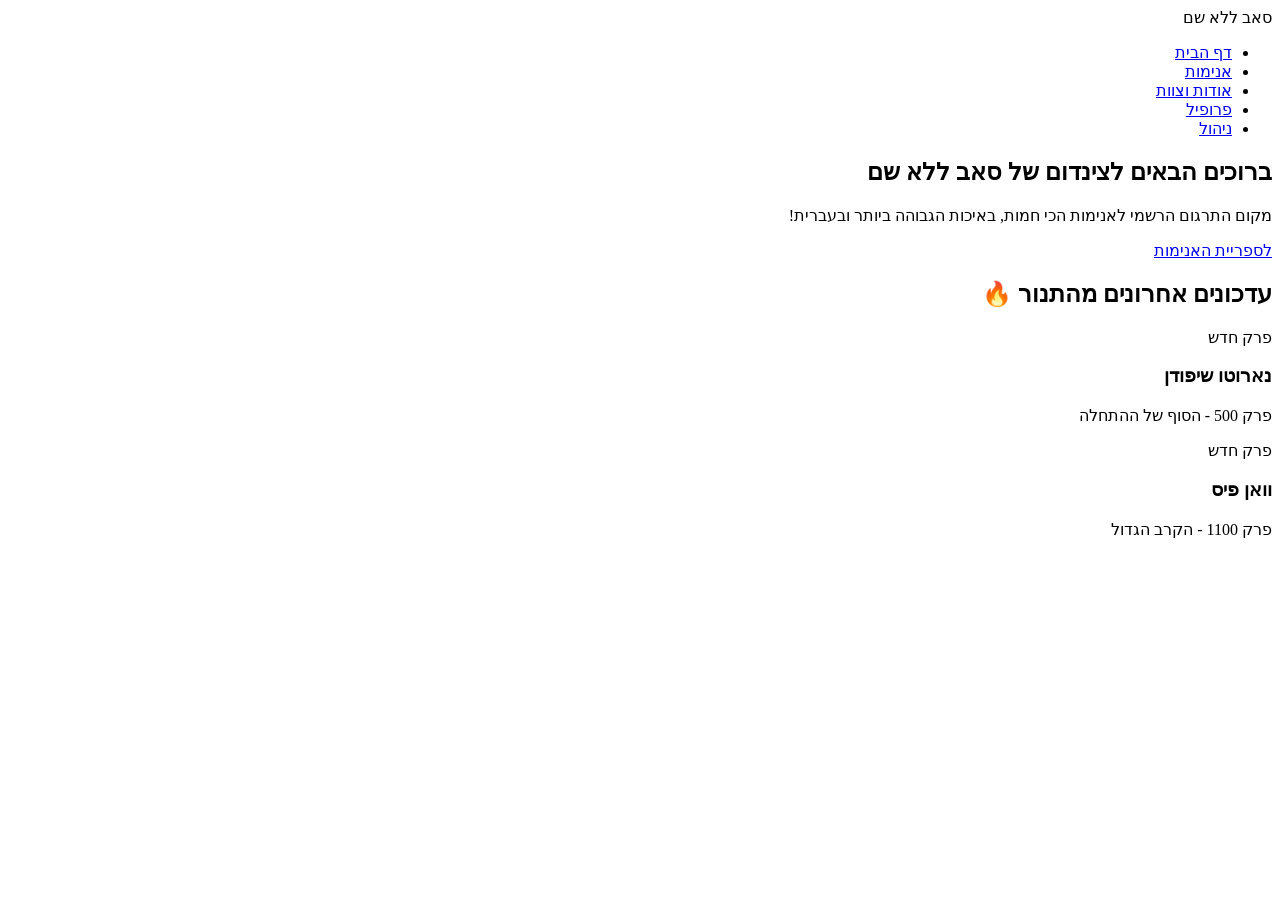
==== commit ffa5545e: "Update index.html" ====
--- a/index.html
+++ b/index.html
@@ -1,332 +1,51 @@
 <!DOCTYPE html>
 <html lang="he" dir="rtl">
 <head>
-<meta charset="UTF-8">
-<meta name="viewport" content="width=device-width, initial-scale=1.0">
-
-<title>סאב ללא שם</title>
-
-<link href="https://fonts.googleapis.com/css2?family=Heebo:wght@300;400;500;700;900&display=swap" rel="stylesheet">
-
-<style>
-
-*{
-margin:0;
-padding:0;
-box-sizing:border-box;
-font-family:'Heebo',sans-serif;
-}
-
-body{
-background:
-radial-gradient(circle at top center,
-#1b245f 0%,
-#0f1238 20%,
-#06081f 55%,
-#02030d 100%);
-color:white;
-min-height:100vh;
-}
-
-/* NAVBAR */
-
-nav{
-display:flex;
-justify-content:center;
-align-items:center;
-padding:20px;
-position:sticky;
-top:0;
-backdrop-filter:blur(20px);
-background:rgba(0,0,0,.2);
-z-index:999;
-border-bottom:1px solid rgba(255,255,255,.08);
-}
-
-.nav-links{
-display:flex;
-gap:35px;
-align-items:center;
-}
-
-.nav-links a{
-color:white;
-text-decoration:none;
-transition:.3s;
-font-weight:500;
-}
-
-.nav-links a:hover{
-color:#7ea0ff;
-}
-
-/* HERO */
-
-.hero{
-height:85vh;
-display:flex;
-align-items:center;
-justify-content:center;
-text-align:center;
-padding:0 7%;
-}
-
-.hero-content{
-max-width:700px;
-}
-
-.hero h1{
-font-size:5rem;
-margin-bottom:20px;
-line-height:1;
-}
-
-.hero p{
-font-size:1.2rem;
-opacity:.85;
-margin-bottom:30px;
-}
-
-.buttons{
-display:flex;
-justify-content:center;
-gap:15px;
-flex-wrap:wrap;
-}
-
-.btn{
-padding:14px 30px;
-border-radius:12px;
-border:none;
-cursor:pointer;
-font-size:1rem;
-font-weight:700;
-background:#4f7cff;
-color:white;
-text-decoration:none;
-transition:.3s;
-}
-
-.btn:hover{
-transform:translateY(-4px);
-box-shadow:0 0 25px rgba(79,124,255,.6);
-}
-
-/* SECTIONS */
-
-section{
-padding:70px 7%;
-}
-
-.section-title{
-font-size:2rem;
-margin-bottom:25px;
-}
-
-/* GRID */
-
-.anime-grid{
-display:grid;
-grid-template-columns:repeat(auto-fit,minmax(220px,1fr));
-gap:25px;
-}
-
-.card-link{
-text-decoration:none;
-color:white;
-}
-
-.card{
-background:#111633;
-border-radius:20px;
-overflow:hidden;
-transition:.3s;
-cursor:pointer;
-}
-
-.card:hover{
-transform:translateY(-8px);
-box-shadow:0 0 25px rgba(79,124,255,.4);
-}
-
-.card img{
-width:100%;
-height:300px;
-object-fit:cover;
-}
-
-.card-content{
-padding:15px;
-}
-
-.card h3{
-margin-bottom:8px;
-}
-
-.card p{
-opacity:.75;
-font-size:.9rem;
-}
-
-/* FOOTER */
-
-footer{
-padding:40px;
-text-align:center;
-opacity:.6;
-border-top:1px solid rgba(255,255,255,.1);
-}
-
-</style>
+    <meta charset="UTF-8">
+    <meta name="viewport" content="width=device-width, initial-scale=1.0">
+    <title>סאב ללא שם - דף הבית</title>
+    <link rel="stylesheet" href="style.css">
 </head>
-
 <body>
 
-<nav>
+    <header>
+        <div class="logo">סאב ללא שם</div>
+        <nav>
+            <ul>
+                <li><a href="index.html" class="active">דף הבית</a></li>
+                <li><a href="anime.html">אנימות</a></li>
+                <li><a href="about.html">אודות וצוות</a></li>
+                <li><a href="profile.html">פרופיל</a></li>
+                <li><a href="admin.html" class="admin-link">ניהול</a></li>
+            </ul>
+        </nav>
+    </header>
 
-<div class="nav-links">
-<a href="index.html">ראשי</a>
-<a href="#">אנימות</a>
-<a href="#">חדשות</a>
-<a href="#">אודות</a>
-<a href="admin.html">חדר הנהלה</a>
-<a href="profile.html">פרופיל</a>
-<a href="login.html">התחברות</a>
-</div>
+    <section class="hero">
+        <div class="hero-content">
+            <h1>ברוכים הבאים לצינדום של סאב ללא שם</h1>
+            <p>מקום התרגום הרשמי לאנימות הכי חמות, באיכות הגבוהה ביותר ובעברית!</p>
+            <a href="anime.html" class="btn">לספריית האנימות</a>
+        </div>
+    </section>
 
-</nav>
-
-<header class="hero">
-
-<div class="hero-content">
-
-<h1>סאב ללא שם</h1>
-
-<p>
-מאגר האנימה של סאב ללא שם.
-צפה בפרקים, גלה סדרות חדשות
-והישאר מעודכן.
-</p>
-
-<div class="buttons">
-
-<a href="#popular" class="btn">
-התחל לצפות
-</a>
-
-<a href="profile.html" class="btn">
-הפרופיל שלי
-</a>
-
-</div>
-
-</div>
-
-</header>
-
-<section id="popular">
-
-<h2 class="section-title">🔥 פופולרי עכשיו</h2>
-
-<div class="anime-grid">
-
-<a href="anime.html" class="card-link">
-<div class="card">
-<img src="https://picsum.photos/400/600?1">
-<div class="card-content">
-<h3>שם האנימה</h3>
-<p>פרק 12 זמין לצפייה</p>
-</div>
-</div>
-</a>
-
-<a href="anime.html" class="card-link">
-<div class="card">
-<img src="https://picsum.photos/400/600?2">
-<div class="card-content">
-<h3>שם האנימה</h3>
-<p>פרק 5 זמין לצפייה</p>
-</div>
-</div>
-</a>
-
-<a href="anime.html" class="card-link">
-<div class="card">
-<img src="https://picsum.photos/400/600?3">
-<div class="card-content">
-<h3>שם האנימה</h3>
-<p>פרק 21 זמין לצפייה</p>
-</div>
-</div>
-</a>
-
-<a href="anime.html" class="card-link">
-<div class="card">
-<img src="https://picsum.photos/400/600?4">
-<div class="card-content">
-<h3>שם האנימה</h3>
-<p>פרק 8 זמין לצפייה</p>
-</div>
-</div>
-</a>
-
-</div>
-
-</section>
-
-<section>
-
-<h2 class="section-title">⭐ אנימות חדשות</h2>
-
-<div class="anime-grid">
-
-<a href="anime.html" class="card-link">
-<div class="card">
-<img src="https://picsum.photos/400/600?5">
-<div class="card-content">
-<h3>אנימה חדשה</h3>
-<p>נוסף השבוע</p>
-</div>
-</div>
-</a>
-
-<a href="anime.html" class="card-link">
-<div class="card">
-<img src="https://picsum.photos/400/600?6">
-<div class="card-content">
-<h3>אנימה חדשה</h3>
-<p>נוסף השבוע</p>
-</div>
-</div>
-</a>
-
-<a href="anime.html" class="card-link">
-<div class="card">
-<img src="https://picsum.photos/400/600?7">
-<div class="card-content">
-<h3>אנימה חדשה</h3>
-<p>נוסף השבוע</p>
-</div>
-</div>
-</a>
-
-<a href="anime.html" class="card-link">
-<div class="card">
-<img src="https://picsum.photos/400/600?8">
-<div class="card-content">
-<h3>אנימה חדשה</h3>
-<p>נוסף השבוע</p>
-</div>
-</div>
-</a>
-
-</div>
-
-</section>
-
-<footer>
-© 2026 סאב ללא שם
-</footer>
+    <main>
+        <section class="updates-section">
+            <h2>עדכונים אחרונים מהתנור 🔥</h2>
+            <div class="updates-grid">
+                <div class="update-card">
+                    <div class="badge">פרק חדש</div>
+                    <h3>נארוטו שיפודן</h3>
+                    <p>פרק 500 - הסוף של ההתחלה</p>
+                </div>
+                <div class="update-card">
+                    <div class="badge">פרק חדש</div>
+                    <h3>וואן פיס</h3>
+                    <p>פרק 1100 - הקרב הגדול</p>
+                </div>
+            </div>
+        </section>
+    </main>
 
 </body>
 </html>
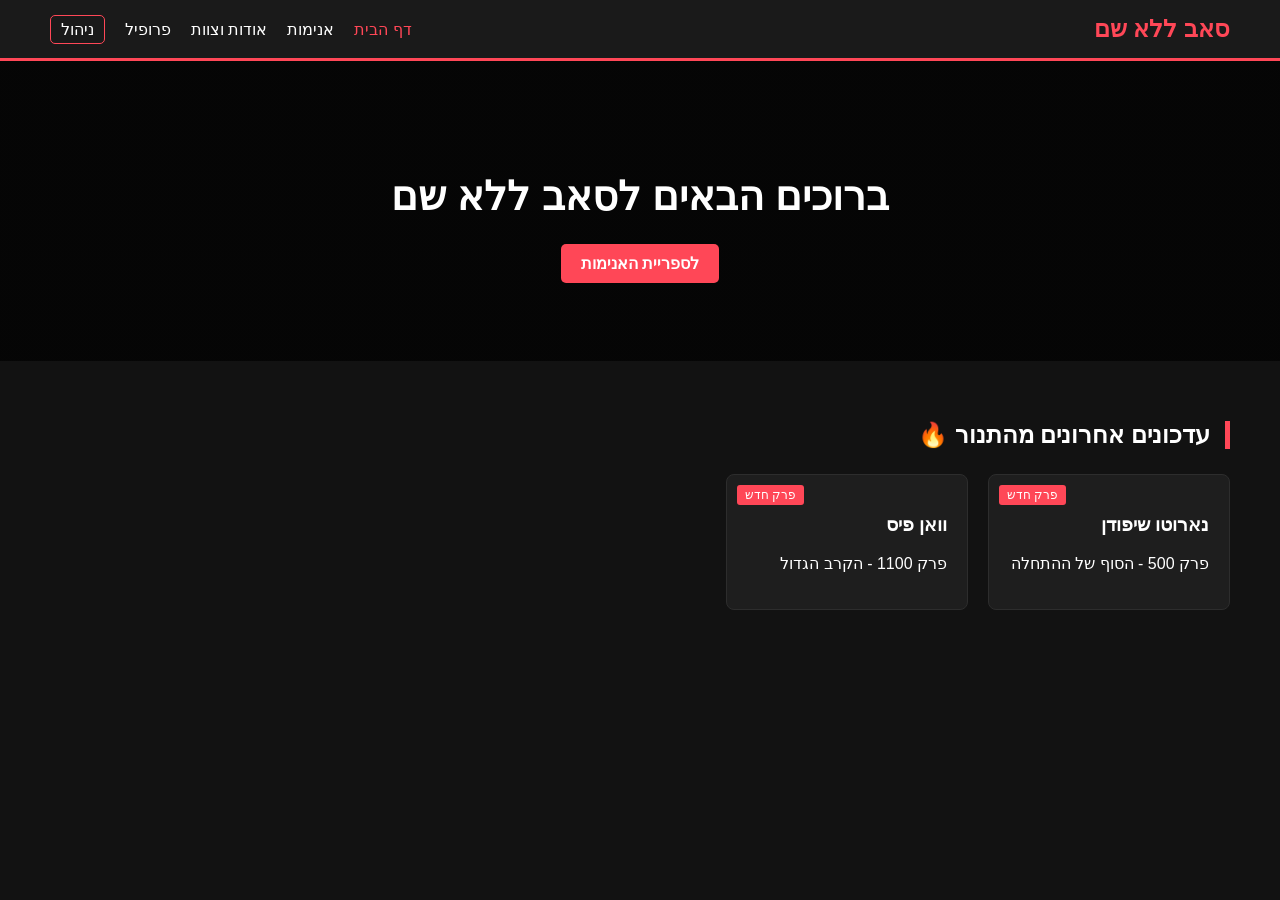
==== commit dd0d186b: "Update index.html" ====
--- a/index.html
+++ b/index.html
@@ -23,8 +23,7 @@
 
     <section class="hero">
         <div class="hero-content">
-            <h1>ברוכים הבאים לצינדום של סאב ללא שם</h1>
-            <p>מקום התרגום הרשמי לאנימות הכי חמות, באיכות הגבוהה ביותר ובעברית!</p>
+            <h1>ברוכים הבאים לסאב ללא שם</h1>
             <a href="anime.html" class="btn">לספריית האנימות</a>
         </div>
     </section>
--- a/style.css
+++ b/style.css
@@ -0,0 +1,111 @@
+/* עיצוב כללי וצבעים */
+body {
+    margin: 0;
+    padding: 0;
+    font-family: 'Segoe UI', Tahoma, Geneva, Verdana, sans-serif;
+    background-color: #121212; /* רקע כהה */
+    color: #ffffff; /* טקסט לבן */
+}
+
+/* תפריט ניווט */
+header {
+    background-color: #1a1a1a;
+    display: flex;
+    justify-content: space-between;
+    align-items: center;
+    padding: 15px 50px;
+    border-bottom: 3px solid #ff4757; /* פס אדום פאנסאב */
+}
+
+.logo {
+    font-size: 24px;
+    font-weight: bold;
+    color: #ff4757;
+}
+
+nav ul {
+    list-style: none;
+    display: flex;
+    gap: 20px;
+    margin: 0;
+    padding: 0;
+}
+
+nav a {
+    color: #ffffff;
+    text-decoration: none;
+    font-weight: 500;
+    transition: color 0.3s;
+}
+
+nav a:hover, nav a.active {
+    color: #ff4757;
+}
+
+.admin-link {
+    border: 1px solid #ff4757;
+    padding: 5px 10px;
+    border-radius: 5px;
+}
+
+/* באנר ראשי */
+.hero {
+    background: linear-gradient(rgba(0,0,0,0.7), rgba(0,0,0,0.7)), url('https://via.placeholder.com/1200x400') no-repeat center center/cover;
+    height: 300px;
+    display: flex;
+    justify-content: center;
+    align-items: center;
+    text-align: center;
+}
+
+.hero-content h1 {
+    font-size: 40px;
+    margin-bottom: 10px;
+}
+
+.btn {
+    display: inline-block;
+    background-color: #ff4757;
+    color: white;
+    padding: 10px 20px;
+    text-decoration: none;
+    border-radius: 5px;
+    margin-top: 15px;
+    font-weight: bold;
+}
+
+/* עדכונים אחרונים */
+main {
+    padding: 40px 50px;
+}
+
+.updates-section h2 {
+    border-right: 5px solid #ff4757;
+    padding-right: 15px;
+    margin-bottom: 25px;
+}
+
+.updates-grid {
+    display: flex;
+    gap: 20px;
+}
+
+.update-card {
+    background-color: #1e1e1e;
+    padding: 20px;
+    border-radius: 8px;
+    width: 200px;
+    position: relative;
+    border: 1px solid #2d2d2d;
+}
+
+.badge {
+    background-color: #ff4757;
+    color: white;
+    font-size: 12px;
+    padding: 3px 8px;
+    border-radius: 3px;
+    position: absolute;
+    top: 10px;
+    left: 10px;
+}
